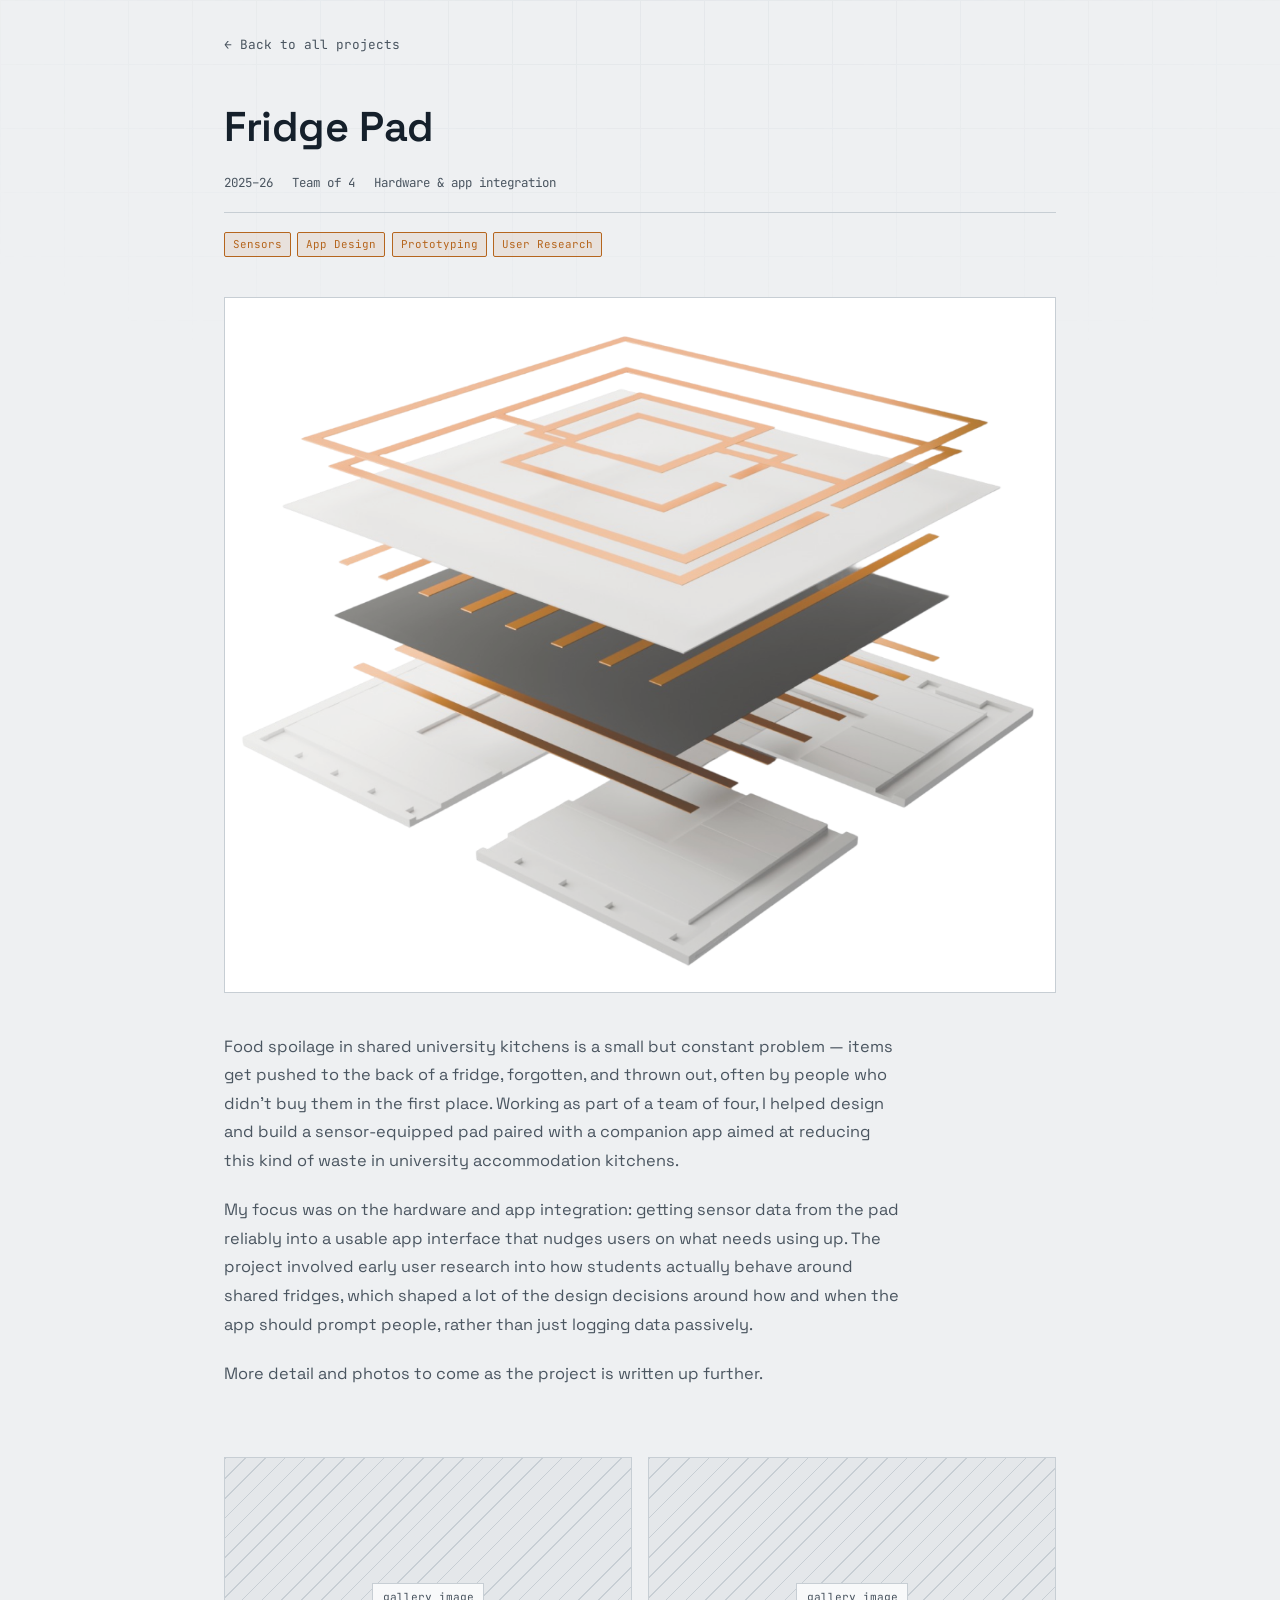
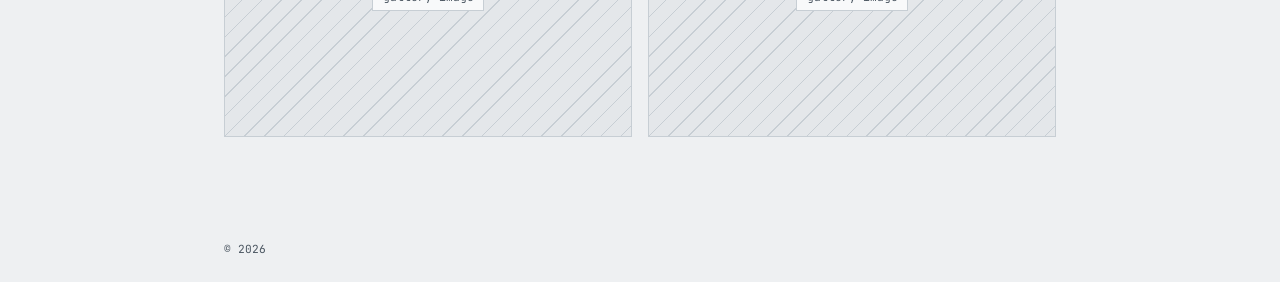
==== fridge-space.html @ fc8944f2 "Add dedicated project pages, shrink email size" ====
<!DOCTYPE html>
<html lang="en">
<head>
<meta charset="UTF-8">
<meta name="viewport" content="width=device-width, initial-scale=1.0">
<title>Fridge Pad — Portfolio</title>
<link rel="preconnect" href="https://fonts.googleapis.com">
<link rel="preconnect" href="https://fonts.gstatic.com" crossorigin>
<link href="https://fonts.googleapis.com/css2?family=JetBrains+Mono:wght@400;500;600&family=Space+Grotesk:wght@400;500;600;700&display=swap" rel="stylesheet">
<link rel="stylesheet" href="../style.css">
</head>
<body>

<div class="grid-overlay" aria-hidden="true"></div>

<header class="project-page-header">
  <a href="../index.html" class="back-link">&larr; Back to all projects</a>
</header>

<main>

  <section class="project-hero">
    <h1>Fridge Pad</h1>
    <div class="project-meta-row">
      <span>2025–26</span>
      <span>Team of 4</span>
      <span>Hardware &amp; app integration</span>
    </div>
    <div class="project-tags">
      <span>Sensors</span>
      <span>App Design</span>
      <span>Prototyping</span>
      <span>User Research</span>
    </div>
  </section>

  <section class="project-main-image">
    <div class="image-frame">
      <!-- Replace with: <img src="../images/fridge-pad-main.jpg" alt="Fridge Pad"> -->
      <img src="../images/fridge-space.png" alt="...">
    </div>
  </section>

  <section class="project-body">
    <p>Food spoilage in shared university kitchens is a small but constant problem — items get pushed to the back of a fridge, forgotten, and thrown out, often by people who didn't buy them in the first place. Working as part of a team of four, I helped design and build a sensor-equipped pad paired with a companion app aimed at reducing this kind of waste in university accommodation kitchens.</p>
    <p>My focus was on the hardware and app integration: getting sensor data from the pad reliably into a usable app interface that nudges users on what needs using up. The project involved early user research into how students actually behave around shared fridges, which shaped a lot of the design decisions around how and when the app should prompt people, rather than just logging data passively.</p>
    <p>More detail and photos to come as the project is written up further.</p>
  </section>

  <section class="project-gallery">
    <div class="gallery-item">
      <div class="image-frame">
        <span class="placeholder-label">gallery image</span>
      </div>
    </div>
    <div class="gallery-item">
      <div class="image-frame">
        <span class="placeholder-label">gallery image</span>
      </div>
    </div>
  </section>

</main>

<footer class="site-footer" style="max-width: 880px; margin: 0 auto; padding: 1.5rem;">
  <span>&copy; 2026</span>
</footer>

</body>
</html>
---- style.css ----
:root {
  --bg: #eef0f2;
  --bg-card: #f8f9fa;
  --ink: #15202b;
  --ink-soft: #4a5560;
  --line: #c7ced4;
  --accent: #b5651d;
  --accent-soft: #b5651d1a;
  --mono: 'JetBrains Mono', monospace;
  --sans: 'Space Grotesk', sans-serif;
  --max-w: 880px;
}

* { box-sizing: border-box; }

html {
  scroll-behavior: smooth;
}

@media (prefers-reduced-motion: reduce) {
  html { scroll-behavior: auto; }
  * { animation-duration: 0.01ms !important; transition-duration: 0.01ms !important; }
}

body {
  margin: 0;
  background: var(--bg);
  color: var(--ink);
  font-family: var(--sans);
  line-height: 1.5;
  position: relative;
}

a {
  color: inherit;
}

a:focus-visible,
button:focus-visible {
  outline: 2px solid var(--accent);
  outline-offset: 3px;
}

/* Background blueprint grid — the signature element, kept very quiet */
.grid-overlay {
  position: fixed;
  inset: 0;
  pointer-events: none;
  z-index: 0;
  background-image:
    linear-gradient(var(--line) 1px, transparent 1px),
    linear-gradient(90deg, var(--line) 1px, transparent 1px);
  background-size: 64px 64px;
  opacity: 0.25;
  mask-image: radial-gradient(ellipse 90% 60% at 50% 0%, black 0%, transparent 75%);
}

header, main, footer {
  position: relative;
  z-index: 1;
}

.eyebrow {
  font-family: var(--mono);
  font-size: 0.8rem;
  letter-spacing: 0.04em;
  color: var(--accent);
  margin: 0 0 1.25rem 0;
  text-transform: lowercase;
}

/* Header */
.site-header {
  display: flex;
  justify-content: space-between;
  align-items: center;
  max-width: var(--max-w);
  margin: 0 auto;
  padding: 2rem 1.5rem 1rem;
}

.logo {
  font-family: var(--mono);
  font-size: 0.85rem;
  font-weight: 500;
  letter-spacing: 0.06em;
}

.site-header nav {
  display: flex;
  gap: 1.75rem;
}

.site-header nav a {
  font-family: var(--mono);
  font-size: 0.8rem;
  text-decoration: none;
  color: var(--ink-soft);
  border-bottom: 1px solid transparent;
  padding-bottom: 2px;
  transition: color 0.15s ease, border-color 0.15s ease;
}

.site-header nav a:hover {
  color: var(--ink);
  border-color: var(--accent);
}

/* Hero */
.hero {
  max-width: var(--max-w);
  margin: 0 auto;
  padding: 5rem 1.5rem 6rem;
}

.hero h1 {
  font-size: clamp(2rem, 5vw, 3.4rem);
  line-height: 1.12;
  font-weight: 600;
  margin: 0 0 1.5rem 0;
  letter-spacing: -0.01em;
}

.hero h1 .accent {
  color: var(--accent);
}

.hero-sub {
  font-size: 1.05rem;
  color: var(--ink-soft);
  max-width: 38ch;
  margin: 0;
}

/* Work / Projects */
.work {
  max-width: var(--max-w);
  margin: 0 auto;
  padding: 2rem 1.5rem 5rem;
}

.project-list {
  display: flex;
  flex-direction: column;
  gap: 1.25rem;
}

.project-card {
  display: block;
  border: 1px solid var(--line);
  background: var(--bg-card);
  border-radius: 2px;
  overflow: hidden;
  text-decoration: none;
  color: inherit;
  transition: border-color 0.15s ease, transform 0.15s ease, box-shadow 0.15s ease;
}

.project-card:hover {
  border-color: var(--accent);
  transform: translateY(-2px);
  box-shadow: 0 6px 20px rgba(21, 32, 43, 0.08);
}

.project-card:hover .card-view-link {
  border-color: var(--accent);
}

.card-header {
  display: grid;
  grid-template-columns: 1.1fr 1fr;
  gap: 0;
}

.card-visual {
  background: repeating-linear-gradient(
    135deg,
    var(--line) 0px,
    var(--line) 1px,
    transparent 1px,
    transparent 14px
  );
  background-color: #e4e7ea;
  display: flex;
  align-items: center;
  justify-content: center;
  min-height: 220px;
  border-right: 1px solid var(--line);
}

.card-visual img {
  width: 100%;
  height: 100%;
  object-fit: cover;
}

.card-visual .placeholder-label {
  font-family: var(--mono);
  font-size: 0.7rem;
  color: var(--ink-soft);
  background: var(--bg-card);
  border: 1px solid var(--line);
  padding: 0.3rem 0.6rem;
}

.card-body {
  padding: 1.75rem;
  display: flex;
  flex-direction: column;
  justify-content: center;
}

.card-meta {
  display: flex;
  flex-wrap: wrap;
  gap: 0.4rem 0.9rem;
  font-family: var(--mono);
  font-size: 0.7rem;
  color: var(--ink-soft);
  margin-bottom: 0.9rem;
}

.card-meta span {
  white-space: nowrap;
}

.card-body h3 {
  font-size: 1.3rem;
  margin: 0 0 0.6rem 0;
  font-weight: 600;
}

.card-tagline {
  color: var(--ink-soft);
  margin: 0 0 1rem 0;
  font-size: 0.95rem;
}

.card-tags {
  display: flex;
  flex-wrap: wrap;
  gap: 0.4rem;
  margin-bottom: 1.1rem;
}

.card-tags span {
  font-family: var(--mono);
  font-size: 0.68rem;
  color: var(--accent);
  background: var(--accent-soft);
  border: 1px solid var(--accent);
  padding: 0.18rem 0.5rem;
  border-radius: 2px;
}

.card-view-link {
  font-family: var(--mono);
  font-size: 0.78rem;
  color: var(--ink);
  border-bottom: 1px solid var(--line);
  padding-bottom: 2px;
  align-self: flex-start;
  transition: border-color 0.15s ease;
}

@media (max-width: 640px) {
  .card-header {
    grid-template-columns: 1fr;
  }
  .card-visual {
    border-right: none;
    border-bottom: 1px solid var(--line);
    min-height: 160px;
  }
}

/* About */
.about {
  max-width: var(--max-w);
  margin: 0 auto;
  padding: 2rem 1.5rem 5rem;
}

.about-text {
  font-size: 1.05rem;
  color: var(--ink-soft);
  max-width: 62ch;
  line-height: 1.7;
  margin: 0;
}

/* Contact */
.contact {
  max-width: var(--max-w);
  margin: 0 auto;
  padding: 2rem 1.5rem 6rem;
}

.contact-link {
  font-family: var(--mono);
  font-size: 0.95rem;
  text-decoration: none;
  color: var(--ink);
  border-bottom: 1px solid var(--accent);
  padding-bottom: 2px;
}

.social-links {
  display: flex;
  gap: 1.5rem;
  margin-top: 1.25rem;
}

.social-links a {
  font-family: var(--mono);
  font-size: 0.85rem;
  text-decoration: none;
  color: var(--ink-soft);
  border-bottom: 1px solid var(--line);
}

.social-links a:hover {
  color: var(--ink);
  border-color: var(--accent);
}

/* Footer */
.site-footer {
  max-width: var(--max-w);
  margin: 0 auto;
  padding: 1.5rem 1.5rem 2.5rem;
  font-family: var(--mono);
  font-size: 0.7rem;
  color: var(--ink-soft);
}

/* ============================= */
/* Individual project page       */
/* ============================= */

.project-page-header {
  max-width: var(--max-w);
  margin: 0 auto;
  padding: 2rem 1.5rem 1rem;
}

.back-link {
  font-family: var(--mono);
  font-size: 0.8rem;
  text-decoration: none;
  color: var(--ink-soft);
  border-bottom: 1px solid transparent;
  padding-bottom: 2px;
  transition: color 0.15s ease, border-color 0.15s ease;
}

.back-link:hover {
  color: var(--ink);
  border-color: var(--accent);
}

.project-hero {
  max-width: var(--max-w);
  margin: 0 auto;
  padding: 1.5rem 1.5rem 2.5rem;
}

.project-hero h1 {
  font-size: clamp(1.8rem, 4.5vw, 2.6rem);
  font-weight: 600;
  margin: 0 0 1rem 0;
  letter-spacing: -0.01em;
}

.project-meta-row {
  display: flex;
  flex-wrap: wrap;
  gap: 0.5rem 1.2rem;
  font-family: var(--mono);
  font-size: 0.78rem;
  color: var(--ink-soft);
  margin-bottom: 1.2rem;
  padding-bottom: 1.2rem;
  border-bottom: 1px solid var(--line);
}

.project-tags {
  display: flex;
  flex-wrap: wrap;
  gap: 0.4rem;
}

.project-tags span {
  font-family: var(--mono);
  font-size: 0.68rem;
  color: var(--accent);
  background: var(--accent-soft);
  border: 1px solid var(--accent);
  padding: 0.18rem 0.5rem;
  border-radius: 2px;
}

.project-main-image {
  max-width: var(--max-w);
  margin: 0 auto;
  padding: 0 1.5rem 2.5rem;
}

.project-main-image .image-frame,
.gallery-item .image-frame {
  background: repeating-linear-gradient(
    135deg,
    var(--line) 0px,
    var(--line) 1px,
    transparent 1px,
    transparent 14px
  );
  background-color: #e4e7ea;
  border: 1px solid var(--line);
  min-height: 280px;
  display: flex;
  align-items: center;
  justify-content: center;
}

.project-main-image img,
.gallery-item img {
  width: 100%;
  display: block;
}

.project-main-image .placeholder-label,
.gallery-item .placeholder-label {
  font-family: var(--mono);
  font-size: 0.7rem;
  color: var(--ink-soft);
  background: var(--bg-card);
  border: 1px solid var(--line);
  padding: 0.3rem 0.6rem;
}

.project-body {
  max-width: var(--max-w);
  margin: 0 auto;
  padding: 0 1.5rem 3rem;
}

.project-body p {
  font-size: 1.02rem;
  color: var(--ink-soft);
  line-height: 1.75;
  max-width: 68ch;
  margin: 0 0 1.3rem 0;
}

.project-gallery {
  max-width: var(--max-w);
  margin: 0 auto;
  padding: 0 1.5rem 5rem;
  display: grid;
  grid-template-columns: 1fr 1fr;
  gap: 1rem;
}

@media (max-width: 640px) {
  .project-gallery {
    grid-template-columns: 1fr;
  }
}
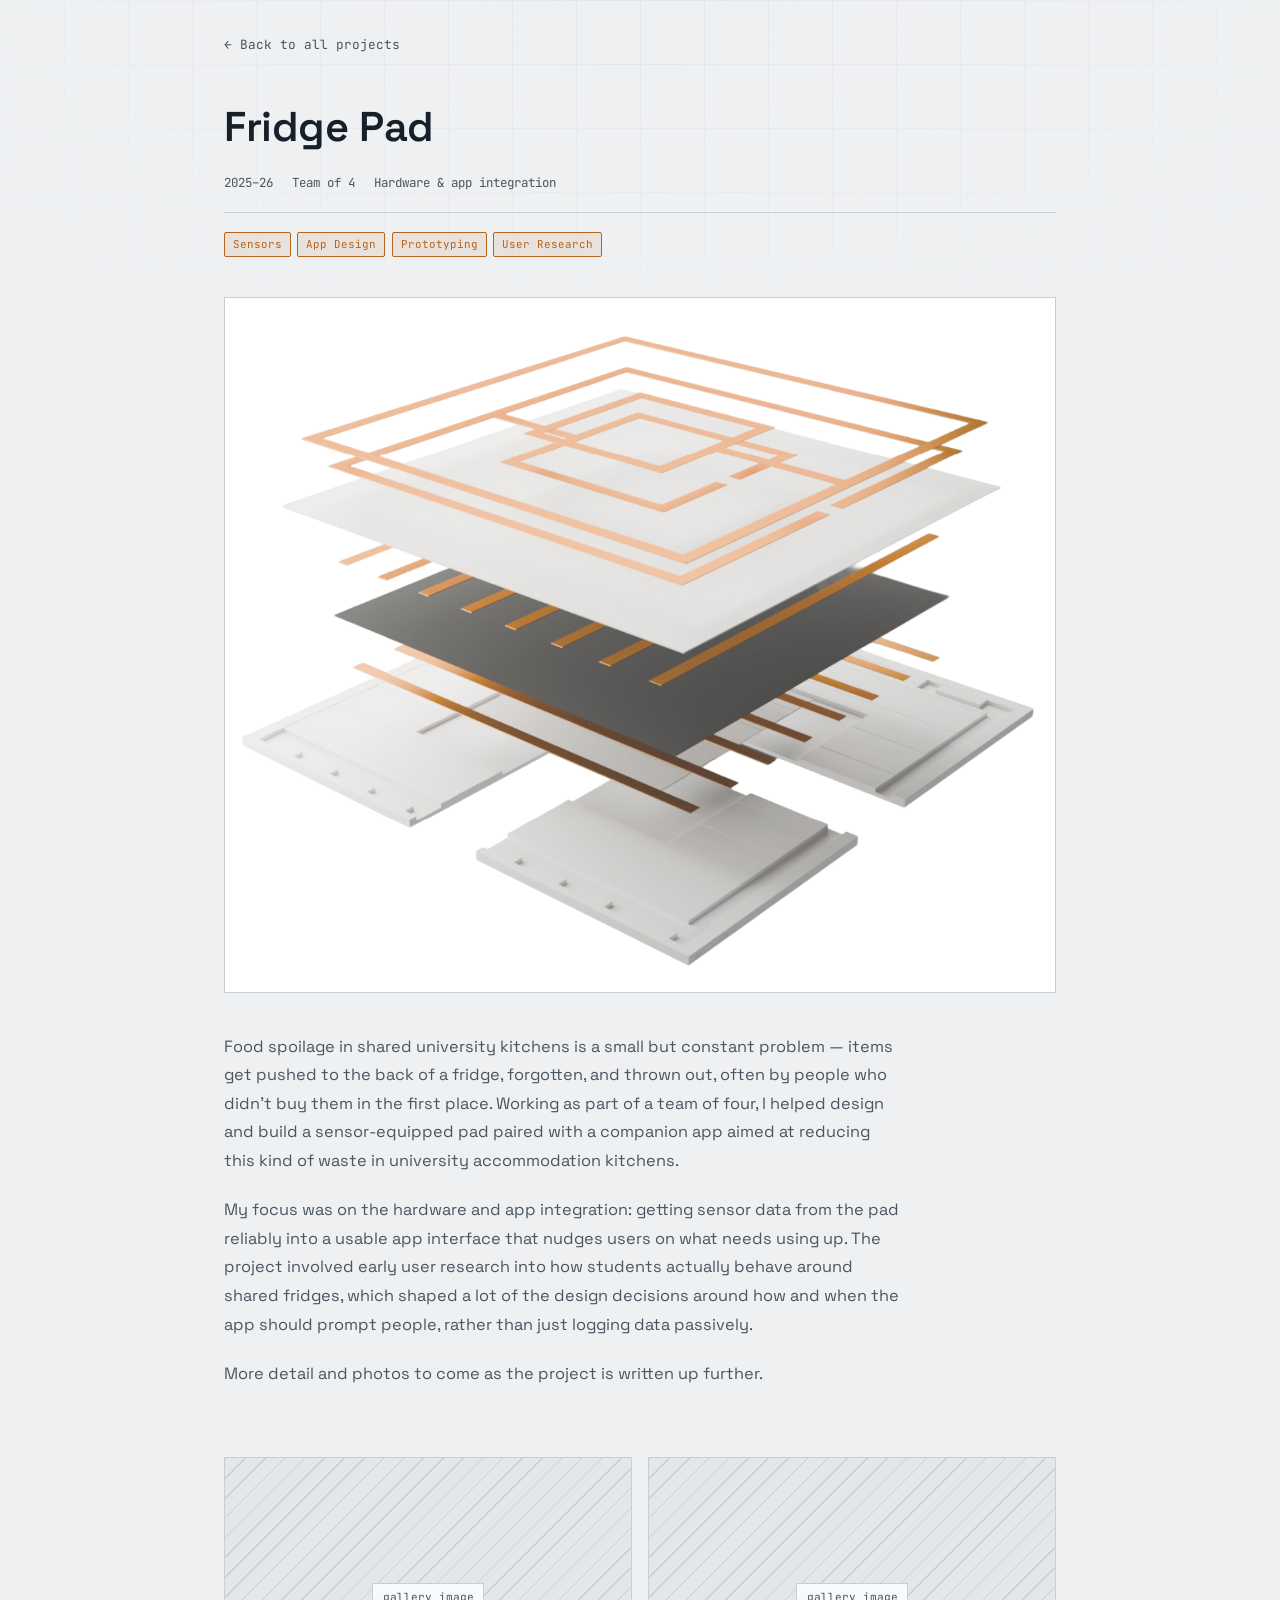
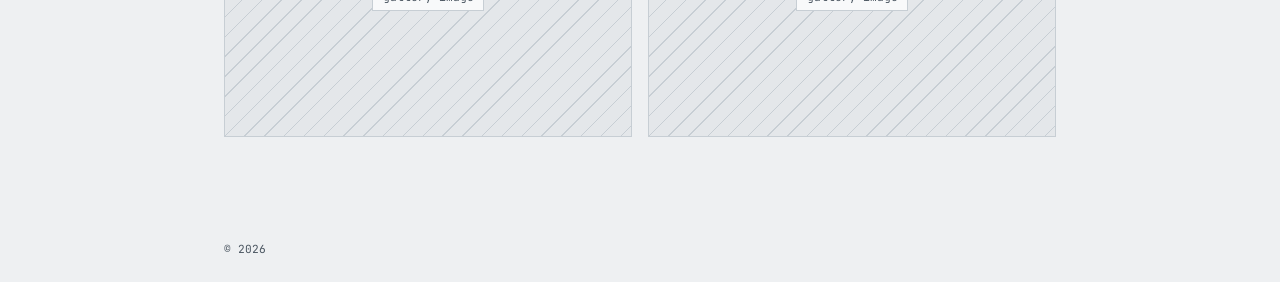
==== commit b51a9233: "Project card path changes" ====
--- a/fridge-space.html
+++ b/fridge-space.html
@@ -3,7 +3,7 @@
 <head>
 <meta charset="UTF-8">
 <meta name="viewport" content="width=device-width, initial-scale=1.0">
-<title>Fridge Pad — Portfolio</title>
+<title>FridgeSpace — Portfolio</title>
 <link rel="preconnect" href="https://fonts.googleapis.com">
 <link rel="preconnect" href="https://fonts.gstatic.com" crossorigin>
 <link href="https://fonts.googleapis.com/css2?family=JetBrains+Mono:wght@400;500;600&family=Space+Grotesk:wght@400;500;600;700&display=swap" rel="stylesheet">
@@ -37,7 +37,7 @@
   <section class="project-main-image">
     <div class="image-frame">
       <!-- Replace with: <img src="../images/fridge-pad-main.jpg" alt="Fridge Pad"> -->
-      <img src="../images/fridge-space.png" alt="...">
+      <img src="../images/fridge-space.png" alt="FridgeSpace">
     </div>
   </section>
 
